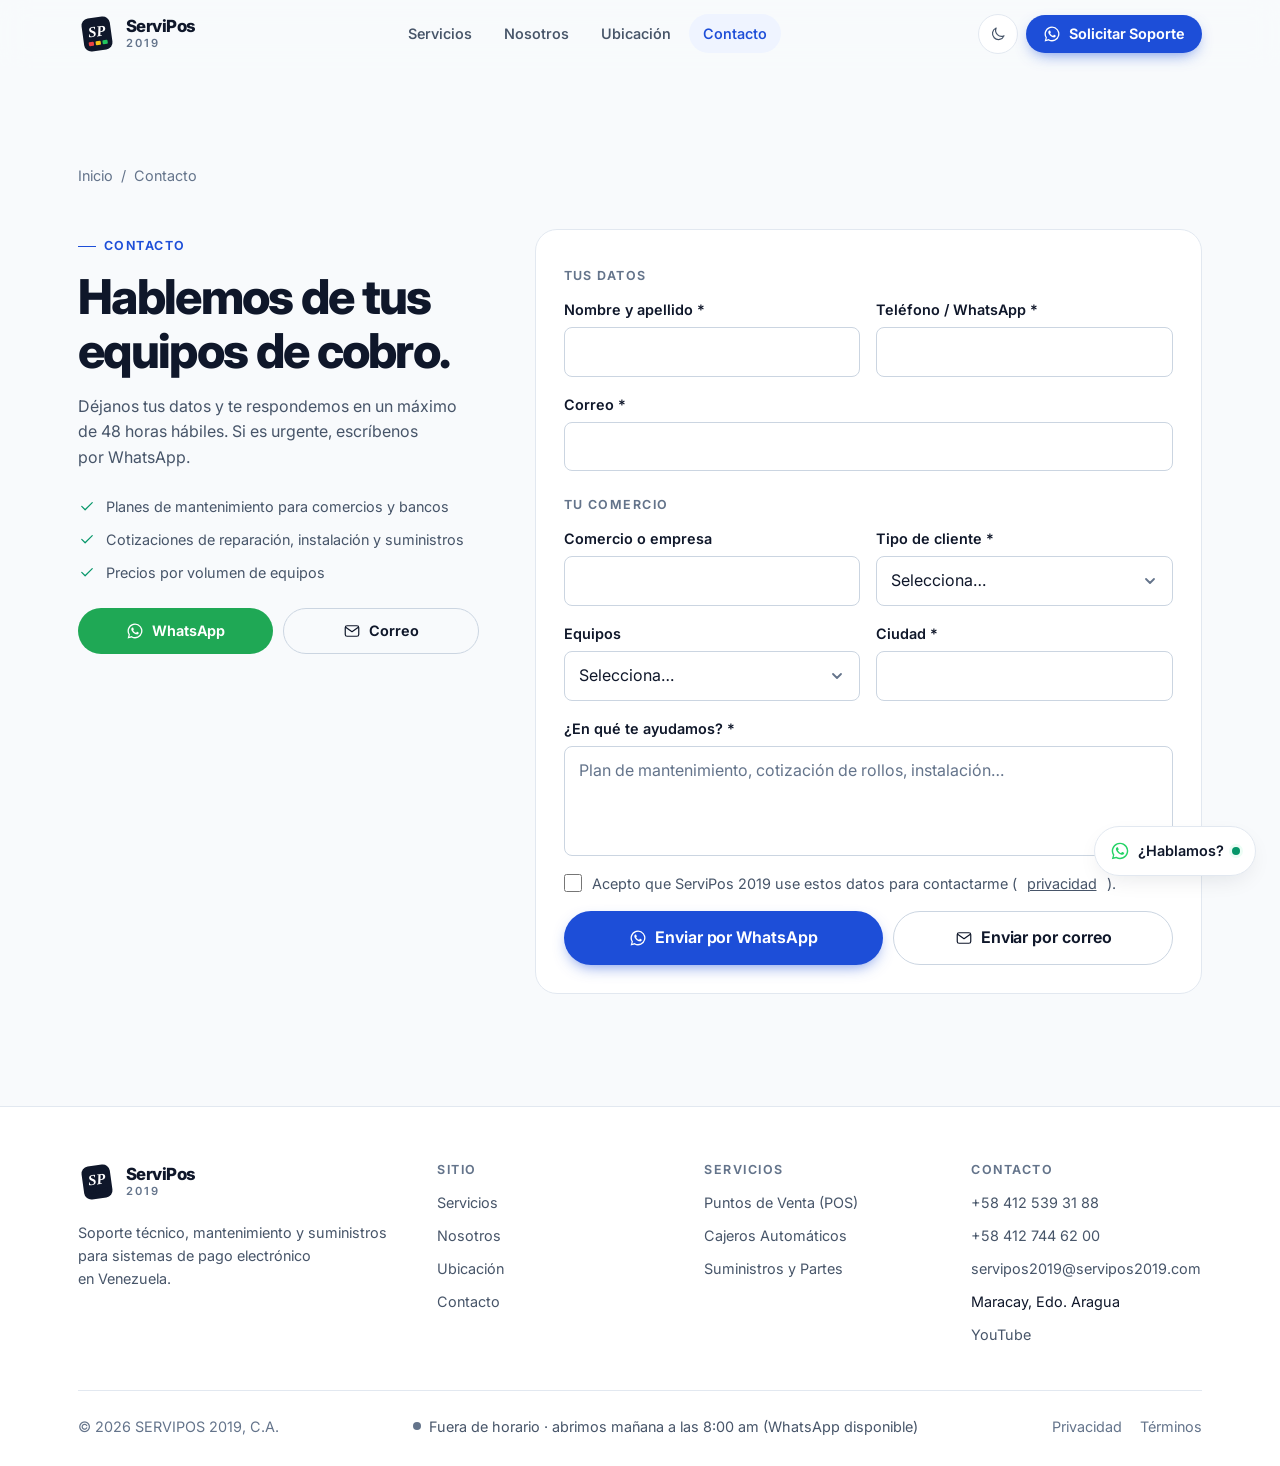
==== contacto.html @ ffe1187d "ServiPos V1.0" ====
<!doctype html>
<html lang="es" class="no-js">
<head>
  <meta charset="utf-8">
  <meta name="viewport" content="width=device-width, initial-scale=1">
  <title>Contacto · ServiPos 2019</title>
  <meta name="description" content="Contacta a ServiPos 2019 para soporte técnico, planes de mantenimiento o cotizaciones de Puntos de Venta, Cajeros Automáticos y suministros.">
  <meta name="theme-color" content="#f8fafc">
  <link rel="icon" href="assets/img/favicon.svg" type="image/svg+xml">

  <!-- Tema antes de pintar (evita parpadeo). Ver components/theme.js -->
  <script>
    (function () {
      var t; try { t = localStorage.getItem("sp-theme"); } catch (e) {}
      if (!t) t = matchMedia("(prefers-color-scheme: dark)").matches ? "dark" : "light";
      document.documentElement.setAttribute("data-theme", t);
    })();
  </script>

  <link rel="preconnect" href="https://fonts.googleapis.com">
  <link rel="preconnect" href="https://fonts.gstatic.com" crossorigin>
  <link href="https://fonts.googleapis.com/css2?family=Inter:wght@400;500;600;700;800;900&display=swap" rel="stylesheet">

  <link rel="stylesheet" href="assets/css/base.css">
  <link rel="stylesheet" href="assets/css/layout.css">
  <link rel="stylesheet" href="assets/css/components.css">
  <link rel="stylesheet" href="assets/css/sections.css">
</head>

<body data-page="contact">
  <div data-mount="header"></div>

  <main id="main">
    <section class="page-hero" style="padding-bottom:0">
      <div class="container">
        <nav class="breadcrumb" aria-label="Ruta"><a href="index.html">Inicio</a><span>/</span><span>Contacto</span></nav>
      </div>
    </section>

    <section class="section" style="padding-top:24px">
      <div class="container contact-page">

        <!-- ===== Columna informativa ===== -->
        <aside class="contact-page__aside">
          <span class="eyebrow">Contacto</span>
          <h1 style="font-size:clamp(2rem,1.4rem + 2.4vw,3rem)">Hablemos de tus equipos de cobro.</h1>
          <p style="margin-top:16px">Déjanos tus datos y te respondemos en un máximo de 48 horas hábiles. Si es urgente, escríbenos por WhatsApp.</p>
          <ul class="check-list" style="margin-top:24px">
            <li><span data-icon="check"></span>Planes de mantenimiento para comercios y bancos</li>
            <li><span data-icon="check"></span>Cotizaciones de reparación, instalación y suministros</li>
            <li><span data-icon="check"></span>Precios por volumen de equipos</li>
          </ul>
          <div class="contact-actions">
            <a class="btn btn--whatsapp" data-wa href="#" target="_blank" rel="noopener"><span data-icon="whatsapp"></span>WhatsApp</a>
            <a class="btn btn--outline" data-mail href="#"><span data-icon="mail"></span>Correo</a>
          </div>
        </aside>

        <!-- ===== Formulario (components/contact.js) ===== -->
        <form class="card form-grid form-grid--2" data-contact-form data-title="Contacto" novalidate>
          <p class="form-section-title span-2">Tus datos</p>
          <div class="field"><label for="c-nombre">Nombre y apellido *</label><input class="input" id="c-nombre" name="nombre" autocomplete="name" required><span class="error-msg">Campo obligatorio</span></div>
          <div class="field"><label for="c-telefono">Teléfono / WhatsApp *</label><input class="input" id="c-telefono" name="telefono" type="tel" autocomplete="tel" required><span class="error-msg">Campo obligatorio</span></div>
          <div class="field span-2"><label for="c-correo">Correo *</label><input class="input" id="c-correo" name="correo" type="email" autocomplete="email" required><span class="error-msg">Correo no válido</span></div>

          <p class="form-section-title span-2">Tu comercio</p>
          <div class="field"><label for="c-empresa">Comercio o empresa</label><input class="input" id="c-empresa" name="empresa" autocomplete="organization"></div>
          <div class="field"><label for="c-tipo">Tipo de cliente *</label>
            <select class="select" id="c-tipo" name="tipo_cliente" required>
              <option value="">Selecciona…</option><option>Comercio</option><option>Cadena / franquicia</option><option>Entidad bancaria</option><option>Particular</option>
            </select><span class="error-msg">Selecciona una opción</span></div>
          <div class="field"><label for="c-equipos">Equipos</label>
            <select class="select" id="c-equipos" name="equipos">
              <option value="">Selecciona…</option><option>Puntos de venta</option><option>Cajeros automáticos</option><option>Ambos</option><option>Solo suministros</option>
            </select></div>
          <div class="field"><label for="c-ciudad">Ciudad *</label><input class="input" id="c-ciudad" name="ciudad" autocomplete="address-level2" required><span class="error-msg">Indica la ciudad</span></div>
          <div class="field span-2"><label for="c-mensaje">¿En qué te ayudamos? *</label><textarea class="textarea" id="c-mensaje" name="mensaje" placeholder="Plan de mantenimiento, cotización de rollos, instalación…" required></textarea><span class="error-msg">Cuéntanos brevemente qué necesitas</span></div>

          <label class="checkbox span-2"><input type="checkbox" name="acepta" required> Acepto que ServiPos 2019 use estos datos para contactarme (<a href="#" data-legal="privacidad" style="text-decoration:underline">privacidad</a>).</label>
          <div class="span-2" style="display:flex;flex-wrap:wrap;gap:10px">
            <button class="btn btn--primary btn--lg" type="submit" data-channel="whatsapp" style="flex:1 1 220px"><span data-icon="whatsapp"></span>Enviar por WhatsApp</button>
            <button class="btn btn--outline btn--lg" type="submit" data-channel="email" style="flex:1 1 180px"><span data-icon="mail"></span>Enviar por correo</button>
          </div>
        </form>

      </div>
    </section>
  </main>

  <div data-mount="footer"></div>

  <script defer src="assets/js/config.js"></script>
  <script defer src="assets/js/utils.js"></script>
  <script defer src="assets/js/data/services.js"></script>
  <script defer src="assets/js/components/layout.js"></script>
  <script defer src="assets/js/components/theme.js"></script>
  <script defer src="assets/js/components/nav.js"></script>
  <script defer src="assets/js/components/modal.js"></script>
  <script defer src="assets/js/components/status.js"></script>
  <script defer src="assets/js/components/contact.js"></script>
  <script defer src="assets/js/components/hydrate.js"></script>
  <script defer src="assets/js/main.js"></script>
</body>
</html>
---- assets/css/base.css ----
/* ==========================================================================
   base.css · tokens de diseño, reset y tipografía
   --------------------------------------------------------------------------
   Todo el color del sitio sale de estas variables. Para cambiar la marca
   basta con editar el bloque :root (claro) y el bloque de tema oscuro.
   El tema se controla con el atributo data-theme en <html>
   (lo fija assets/js/components/theme.js; ver también el script inline del <head>).
   ========================================================================== */

/* ---------- 1. Tokens · tema claro ---------- */
:root {
  /* Superficies */
  --bg: #f8fafc;              /* blanco roto de fondo */
  --surface: #ffffff;         /* tarjetas y bloques */
  --surface-2: #f1f5f9;       /* bloques secundarios, inputs */
  --border: #e2e8f0;          /* bordes finos (ghost cards) */
  --border-strong: #cbd5e1;

  /* Texto */
  --text: #0f172a;
  --text-muted: #475569;
  --text-soft: #64748b;

  /* Marca: azul cobalto + verde esmeralda "operativo" */
  --primary: #1d4ed8;
  --primary-hover: #1e40af;
  --primary-soft: #eff4ff;
  --on-primary: #ffffff;
  --accent: #059669;
  --accent-soft: #ecfdf5;
  --danger: #dc2626;
  --warning: #d97706;

  /* Sombras */
  --shadow-sm: 0 1px 2px rgb(15 23 42 / 0.05);
  --shadow-md: 0 8px 24px -8px rgb(15 23 42 / 0.12);
  --shadow-lg: 0 24px 48px -16px rgb(15 23 42 / 0.18);

  /* Forma y ritmo */
  --radius-sm: 8px;
  --radius: 14px;
  --radius-lg: 22px;
  --radius-pill: 999px;
  --container: 1180px;
  --gutter: 16px;
  --header-h: 68px;
  --section-y: clamp(64px, 9vw, 112px);

  /* Tipografía */
  --font: "Inter", system-ui, -apple-system, "Segoe UI", Roboto, sans-serif;
  --fs-xs: 0.78rem;
  --fs-sm: 0.9rem;
  --fs-base: 1rem;
  --fs-lg: 1.125rem;
  --fs-h3: 1.2rem;
  --fs-h2: clamp(1.75rem, 1.2rem + 2.2vw, 2.6rem);
  --fs-h1: clamp(2.1rem, 1.3rem + 3.6vw, 3.7rem);

  --ease: cubic-bezier(0.2, 0.7, 0.2, 1);
  --map-filter: grayscale(1) contrast(1.05) brightness(1.02);
  --logo-plate: #0f172a;

  color-scheme: light;
}

/* ---------- 2. Tokens · tema oscuro ---------- */
:root[data-theme="dark"] {
  --bg: #0a0f1c;
  --surface: #111827;
  --surface-2: #172033;
  --border: #1f2a3d;
  --border-strong: #2c3a52;

  --text: #e8edf5;
  --text-muted: #a3b0c4;
  --text-soft: #7d8ba1;

  --primary: #4f7cff;
  --primary-hover: #6b91ff;
  --primary-soft: #16213d;
  --on-primary: #ffffff;
  --accent: #34d399;
  --accent-soft: #0f2a24;

  --shadow-sm: 0 1px 2px rgb(0 0 0 / 0.4);
  --shadow-md: 0 8px 24px -8px rgb(0 0 0 / 0.55);
  --shadow-lg: 0 24px 48px -16px rgb(0 0 0 / 0.7);

  --map-filter: invert(0.92) hue-rotate(180deg) grayscale(0.85) contrast(0.95);
  --logo-plate: #2a3a5c;

  color-scheme: dark;
}

/* ---------- 3. Reset mínimo ---------- */
*, *::before, *::after { box-sizing: border-box; }
* { margin: 0; }
html { scroll-behavior: smooth; scroll-padding-top: calc(var(--header-h) + 12px); -webkit-text-size-adjust: 100%; }
body {
  font-family: var(--font);
  font-size: var(--fs-base);
  line-height: 1.6;
  color: var(--text);
  background: var(--bg);
  -webkit-font-smoothing: antialiased;
  transition: background-color .3s var(--ease), color .3s var(--ease);
  overflow-x: hidden;
}
img, svg, video, iframe { display: block; max-width: 100%; }
img { height: auto; }
input, button, textarea, select { font: inherit; color: inherit; }
button { cursor: pointer; background: none; border: 0; }
a { color: inherit; text-decoration: none; }
ul[role="list"], ol[role="list"] { list-style: none; padding: 0; }

/* ---------- 4. Tipografía ---------- */
h1, h2, h3, h4 { line-height: 1.12; letter-spacing: -0.025em; font-weight: 800; color: var(--text); text-wrap: balance; }
h1 { font-size: var(--fs-h1); letter-spacing: -0.035em; }
h2 { font-size: var(--fs-h2); }
h3 { font-size: var(--fs-h3); font-weight: 700; letter-spacing: -0.015em; }
p { color: var(--text-muted); text-wrap: pretty; }
strong { color: var(--text); font-weight: 650; }

/* ---------- 5. Accesibilidad ---------- */
:focus-visible { outline: 2px solid var(--primary); outline-offset: 3px; border-radius: 6px; }
.sr-only {
  position: absolute; width: 1px; height: 1px; padding: 0; margin: -1px;
  overflow: hidden; clip: rect(0 0 0 0); white-space: nowrap; border: 0;
}
.skip-link {
  position: fixed; top: 8px; left: 8px; z-index: 200; padding: 10px 16px;
  background: var(--primary); color: var(--on-primary); border-radius: var(--radius-sm);
  transform: translateY(-150%); transition: transform .2s;
}
.skip-link:focus { transform: none; }

@media (prefers-reduced-motion: reduce) {
  html { scroll-behavior: auto; }
  *, *::before, *::after { animation-duration: .01ms !important; transition-duration: .01ms !important; }
}
---- assets/css/layout.css ----
/* ==========================================================================
   layout.css · estructura global compartida por todas las páginas
   --------------------------------------------------------------------------
   Contenedor, secciones, header fijo, menú móvil, footer y contacto flotante.
   El HTML de header/footer lo genera assets/js/components/layout.js.
   Mobile-first: los estilos base son para móvil; los @media amplían.
   ========================================================================== */

/* ---------- Contenedor y secciones ---------- */
.container { width: 100%; max-width: var(--container); margin-inline: auto; padding-inline: var(--gutter); }
@media (min-width: 768px) { :root { --gutter: 28px; } }

.section { padding-block: var(--section-y); }
.section--alt { background: var(--surface); border-block: 1px solid var(--border); }

.section-head { max-width: 680px; margin-bottom: clamp(32px, 5vw, 56px); }
.section-head--center { margin-inline: auto; text-align: center; }
.section-head p { margin-top: 14px; font-size: var(--fs-lg); }

.eyebrow {
  display: inline-flex; align-items: center; gap: 8px; margin-bottom: 14px;
  font-size: var(--fs-xs); font-weight: 650; letter-spacing: .12em; text-transform: uppercase;
  color: var(--primary);
}
.eyebrow::before { content: ""; width: 18px; height: 1.5px; background: currentColor; }

/* ---------- Header fijo ---------- */
.site-header {
  position: sticky; top: 0; z-index: 50; height: var(--header-h);
  background: color-mix(in srgb, var(--bg) 82%, transparent);
  backdrop-filter: saturate(1.6) blur(14px); -webkit-backdrop-filter: saturate(1.6) blur(14px);
  border-bottom: 1px solid transparent;
  transition: border-color .25s, box-shadow .25s;
}
.site-header.is-scrolled { border-bottom-color: var(--border); box-shadow: var(--shadow-sm); }
.site-header .container { height: 100%; display: flex; align-items: center; gap: 16px; }

.brand { display: inline-flex; align-items: center; gap: 10px; flex-shrink: 0; }
.brand__mark { width: 38px; height: 38px; }
.brand__name { display: flex; flex-direction: column; line-height: 1; font-weight: 800; letter-spacing: -0.03em; font-size: 1.05rem; color: var(--text); }
.brand__name small { font-size: .7rem; font-weight: 600; letter-spacing: .18em; color: var(--text-soft); margin-top: 3px; }

.nav { display: none; margin-inline: auto; }
.nav__list { display: flex; gap: 4px; list-style: none; padding: 0; }
.nav__link {
  display: block; padding: 8px 14px; border-radius: var(--radius-pill);
  font-size: var(--fs-sm); font-weight: 550; color: var(--text-muted);
  transition: color .2s, background-color .2s;
}
.nav__link:hover { color: var(--text); background: var(--surface-2); }
.nav__link.is-active { color: var(--primary); background: var(--primary-soft); }

.header-actions { display: flex; align-items: center; gap: 8px; margin-left: auto; }
.header-actions .btn--header { display: none; }

.icon-btn {
  display: inline-grid; place-items: center; width: 40px; height: 40px; flex-shrink: 0;
  border-radius: var(--radius-pill); border: 1px solid var(--border); background: var(--surface);
  color: var(--text-muted); transition: color .2s, border-color .2s, transform .2s;
}
.icon-btn:hover { color: var(--text); border-color: var(--border-strong); }
.icon-btn svg { width: 18px; height: 18px; }

/* Botón de tema: muestra luna en claro y sol en oscuro */
.theme-toggle .icon-sun { display: none; }
:root[data-theme="dark"] .theme-toggle .icon-sun { display: block; }
:root[data-theme="dark"] .theme-toggle .icon-moon { display: none; }

/* ---------- Menú móvil ---------- */
.mobile-menu {
  position: fixed; inset: var(--header-h) 0 auto 0; z-index: 49;
  background: var(--bg); border-bottom: 1px solid var(--border); box-shadow: var(--shadow-lg);
  padding: 12px var(--gutter) 24px;
  transform: translateY(-8px); opacity: 0; visibility: hidden;
  transition: opacity .2s, transform .25s var(--ease), visibility .2s;
}
.mobile-menu.is-open { transform: none; opacity: 1; visibility: visible; }
.mobile-menu ul { list-style: none; padding: 0; display: grid; gap: 2px; margin-bottom: 16px; }
.mobile-menu a:not(.btn) { display: block; padding: 14px 4px; font-weight: 600; border-bottom: 1px solid var(--border); }
.mobile-menu .btn { width: 100%; }

@media (min-width: 960px) {
  .nav { display: block; }
  .header-actions { margin-left: 0; }
  .header-actions .btn--header { display: inline-flex; }
  .menu-toggle, .mobile-menu { display: none; }
}

/* ---------- Footer ---------- */
.site-footer { background: var(--surface); border-top: 1px solid var(--border); padding-block: 56px 28px; font-size: var(--fs-sm); }
.footer-grid { display: grid; gap: 36px; }
.footer-brand { color: var(--text); }
.footer-brand p { margin-top: 14px; max-width: 320px; }
.footer-col h4 { font-size: var(--fs-xs); text-transform: uppercase; letter-spacing: .12em; color: var(--text-soft); font-weight: 650; margin-bottom: 14px; }
.footer-col ul { list-style: none; padding: 0; display: grid; gap: 10px; }
.footer-col a { color: var(--text-muted); transition: color .2s; }
.footer-col a:hover { color: var(--primary); }
.footer-bottom {
  display: flex; flex-wrap: wrap; gap: 12px 24px; justify-content: space-between; align-items: center;
  margin-top: 44px; padding-top: 24px; border-top: 1px solid var(--border); color: var(--text-soft);
}
.footer-legal { display: flex; gap: 18px; flex-wrap: wrap; }
.footer-legal a:hover { color: var(--text); }

@media (min-width: 768px) { .footer-grid { grid-template-columns: 1.4fr 1fr 1fr 1fr; } }

/* ---------- Contacto flotante (discreto) ---------- */
.fab { position: fixed; right: 16px; bottom: 16px; z-index: 60; display: flex; flex-direction: column; align-items: flex-end; gap: 10px; }
.fab__toggle {
  display: inline-flex; align-items: center; gap: 8px; height: 50px; padding: 0 15px;
  border-radius: var(--radius-pill); background: var(--surface); color: var(--text);
  border: 1px solid var(--border); box-shadow: var(--shadow-md); font-weight: 600; font-size: var(--fs-sm);
  transition: transform .2s var(--ease), box-shadow .2s;
}
.fab__toggle:hover { transform: translateY(-2px); box-shadow: var(--shadow-lg); }
.fab__toggle svg { width: 20px; height: 20px; color: #25d366; }
.fab__toggle .fab__label { display: none; }
.fab__dot { width: 8px; height: 8px; border-radius: 50%; background: var(--accent); box-shadow: 0 0 0 3px var(--accent-soft); }
.fab__menu {
  display: grid; gap: 6px; padding: 8px; min-width: 220px;
  background: var(--surface); border: 1px solid var(--border); border-radius: var(--radius); box-shadow: var(--shadow-lg);
  transform-origin: bottom right; transform: scale(.94) translateY(6px); opacity: 0; visibility: hidden;
  transition: transform .2s var(--ease), opacity .2s, visibility .2s;
}
.fab.is-open .fab__menu { transform: none; opacity: 1; visibility: visible; }
.fab__menu a { display: flex; align-items: center; gap: 12px; padding: 10px 12px; border-radius: var(--radius-sm); font-size: var(--fs-sm); font-weight: 550; }
.fab__menu a:hover { background: var(--surface-2); }
.fab__menu a small { display: block; color: var(--text-soft); font-weight: 400; font-size: var(--fs-xs); }
.fab__menu svg { width: 20px; height: 20px; flex-shrink: 0; }
@media (min-width: 768px) { .fab { right: 24px; bottom: 24px; } .fab__toggle .fab__label { display: inline; } }
---- assets/css/components.css ----
/* ==========================================================================
   components.css · piezas reutilizables (independientes de la sección)
   --------------------------------------------------------------------------
   Botones · Ghost cards · Chips/opciones · Formularios · Modal · Toast
   · Indicador de estado · Animación de aparición (reveal)
   ========================================================================== */

/* ---------- Botones ---------- */
.btn {
  display: inline-flex; align-items: center; justify-content: center; gap: 8px;
  min-height: 46px; padding: 0 22px; border-radius: var(--radius-pill);
  font-size: var(--fs-sm); font-weight: 650; letter-spacing: -0.005em; white-space: nowrap;
  border: 1px solid transparent;
  transition: background-color .2s, color .2s, border-color .2s, transform .2s var(--ease), box-shadow .2s;
}
.btn svg { width: 18px; height: 18px; flex-shrink: 0; }
.btn:active { transform: translateY(1px); }
.btn:disabled { opacity: .45; pointer-events: none; }

.btn--primary { background: var(--primary); color: var(--on-primary); box-shadow: 0 6px 16px -6px color-mix(in srgb, var(--primary) 70%, transparent); }
.btn--primary:hover { background: var(--primary-hover); transform: translateY(-1px); }
.btn--outline { border-color: var(--border-strong); color: var(--text); background: transparent; }
.btn--outline:hover { border-color: var(--text); }
.btn--ghost { color: var(--text-muted); padding-inline: 12px; }
.btn--ghost:hover { color: var(--text); background: var(--surface-2); }
.btn--whatsapp { background: #1fa855; color: #fff; }
.btn--whatsapp:hover { background: #178a45; }
.btn--sm { min-height: 38px; padding: 0 16px; }
.btn--lg { min-height: 54px; padding: 0 28px; font-size: var(--fs-base); }
.btn--block { width: 100%; }

.link-arrow { display: inline-flex; align-items: center; gap: 6px; font-weight: 650; font-size: var(--fs-sm); color: var(--primary); }
.link-arrow svg { width: 16px; height: 16px; transition: transform .2s var(--ease); }
.link-arrow:hover svg { transform: translateX(3px); }

/* ---------- Ghost card (borde fino + sombra al hover) ---------- */
.card {
  position: relative; background: var(--surface); border: 1px solid var(--border); border-radius: var(--radius-lg);
  padding: 28px; transition: border-color .25s, box-shadow .3s var(--ease), transform .3s var(--ease);
}
.card--interactive:hover { border-color: var(--border-strong); box-shadow: var(--shadow-lg); transform: translateY(-4px); }

.icon-badge {
  display: inline-grid; place-items: center; width: 52px; height: 52px; border-radius: var(--radius);
  background: var(--primary-soft); color: var(--primary);
}
.icon-badge svg { width: 26px; height: 26px; }
.icon-badge--accent { background: var(--accent-soft); color: var(--accent); }

/* Lista con check */
.check-list { list-style: none; padding: 0; display: grid; gap: 10px; }
.check-list li { display: flex; gap: 10px; align-items: flex-start; color: var(--text-muted); font-size: var(--fs-sm); }
.check-list svg { width: 18px; height: 18px; color: var(--accent); flex-shrink: 0; margin-top: 2px; }

/* Etiquetas */
.tag {
  display: inline-flex; align-items: center; gap: 6px; padding: 4px 10px; border-radius: var(--radius-pill);
  font-size: var(--fs-xs); font-weight: 600; background: var(--surface-2); color: var(--text-muted); border: 1px solid var(--border);
}
.tag--primary { background: var(--primary-soft); color: var(--primary); border-color: transparent; }

/* ---------- Opciones seleccionables (chips grandes) ---------- */
.option-grid { display: grid; gap: 10px; }
@media (min-width: 640px) { .option-grid--3 { grid-template-columns: repeat(3, 1fr); } .option-grid--2 { grid-template-columns: repeat(2, 1fr); } }
.option {
  display: flex; align-items: center; gap: 12px; width: 100%; padding: 14px 16px; text-align: left;
  background: var(--surface); border: 1px solid var(--border); border-radius: var(--radius);
  font-weight: 600; font-size: var(--fs-sm); color: var(--text);
  transition: border-color .2s, background-color .2s, box-shadow .2s;
}
.option:hover { border-color: var(--border-strong); }
.option svg { width: 22px; height: 22px; color: var(--text-soft); flex-shrink: 0; }
.option[aria-pressed="true"], .option[aria-checked="true"] {
  border-color: var(--primary); background: var(--primary-soft); box-shadow: 0 0 0 3px color-mix(in srgb, var(--primary) 18%, transparent);
}
.option[aria-pressed="true"] svg, .option[aria-checked="true"] svg { color: var(--primary); }

/* ---------- Formularios ---------- */
.form-grid { display: grid; gap: 16px; }
@media (min-width: 640px) { .form-grid--2 { grid-template-columns: 1fr 1fr; } .form-grid .span-2 { grid-column: 1 / -1; } }
.field { display: grid; gap: 6px; }
.field label, .field .label { font-size: var(--fs-sm); font-weight: 600; color: var(--text); }
.field .hint { font-size: var(--fs-xs); color: var(--text-soft); }
.input, .select, .textarea {
  width: 100%; min-height: 46px; padding: 11px 14px; border-radius: var(--radius-sm);
  background: var(--surface); border: 1px solid var(--border-strong); color: var(--text);
  transition: border-color .2s, box-shadow .2s;
}
.textarea { min-height: 110px; resize: vertical; }
.select { appearance: none; padding-right: 40px; background-image: url("data:image/svg+xml,%3Csvg xmlns='http://www.w3.org/2000/svg' width='16' height='16' fill='none' stroke='%2364748b' stroke-width='1.8' stroke-linecap='round' stroke-linejoin='round'%3E%3Cpath d='m4 6 4 4 4-4'/%3E%3C/svg%3E"); background-repeat: no-repeat; background-position: right 14px center; }
.input::placeholder, .textarea::placeholder { color: var(--text-soft); }
.input:focus, .select:focus, .textarea:focus { outline: none; border-color: var(--primary); box-shadow: 0 0 0 3px color-mix(in srgb, var(--primary) 20%, transparent); }
.field.has-error .input, .field.has-error .select, .field.has-error .textarea { border-color: var(--danger); }
.field .error-msg { display: none; font-size: var(--fs-xs); color: var(--danger); }
.field.has-error .error-msg { display: block; }
.checkbox { display: flex; gap: 10px; align-items: flex-start; font-size: var(--fs-sm); color: var(--text-muted); }
.checkbox.has-error { color: var(--danger); }
.checkbox input { width: 18px; height: 18px; margin-top: 2px; accent-color: var(--primary); flex-shrink: 0; }

/* ---------- Modal ---------- */
.modal { position: fixed; inset: 0; z-index: 100; display: grid; place-items: end center; padding: 0; }
.modal[hidden] { display: none; }
.modal__backdrop { position: absolute; inset: 0; background: rgb(2 6 23 / .55); backdrop-filter: blur(3px); animation: fade .2s; }
.modal__dialog {
  position: relative; width: 100%; max-width: 620px; max-height: 92vh; overflow-y: auto;
  background: var(--surface); border: 1px solid var(--border); border-radius: var(--radius-lg) var(--radius-lg) 0 0;
  padding: 28px var(--gutter) 24px; box-shadow: var(--shadow-lg); animation: rise .3s var(--ease);
}
.modal__close { position: absolute; top: 16px; right: 16px; }
@media (min-width: 640px) {
  .modal { place-items: center; padding: 24px; }
  .modal__dialog { border-radius: var(--radius-lg); padding: 36px; }
}
@keyframes fade { from { opacity: 0; } }
@keyframes rise { from { opacity: 0; transform: translateY(24px); } }

/* ---------- Toast ---------- */
.toast {
  position: fixed; left: 50%; bottom: 84px; z-index: 120; transform: translate(-50%, 20px); opacity: 0;
  display: flex; align-items: center; gap: 10px; max-width: calc(100% - 32px);
  padding: 12px 18px; border-radius: var(--radius-pill); background: var(--text); color: var(--bg);
  font-size: var(--fs-sm); font-weight: 550; box-shadow: var(--shadow-lg);
  transition: opacity .25s, transform .3s var(--ease); pointer-events: none;
}
.toast.is-visible { opacity: 1; transform: translate(-50%, 0); }
.toast svg { width: 18px; height: 18px; color: var(--accent); flex-shrink: 0; }

/* ---------- Indicador de estado (abierto / cerrado) ---------- */
.status { display: inline-flex; align-items: center; gap: 8px; font-size: var(--fs-sm); color: var(--text-muted); }
.status__dot { position: relative; width: 8px; height: 8px; border-radius: 50%; background: var(--text-soft); }
.status.is-open .status__dot { background: var(--accent); }
.status.is-open .status__dot::after {
  content: ""; position: absolute; inset: -4px; border-radius: 50%; border: 2px solid var(--accent); opacity: 0;
  animation: ping 2s var(--ease) infinite;
}
@keyframes ping { 0% { transform: scale(.5); opacity: .7; } 100% { transform: scale(1.6); opacity: 0; } }

/* ---------- Aparición al hacer scroll ---------- */
.reveal { opacity: 0; transform: translateY(18px); transition: opacity .7s var(--ease), transform .7s var(--ease); }
.reveal.is-visible { opacity: 1; transform: none; }
.no-js .reveal { opacity: 1; transform: none; }
---- assets/css/sections.css ----
/* ==========================================================================
   sections.css · estilos propios de cada sección
   --------------------------------------------------------------------------
   Un bloque por sección, en el mismo orden en que aparecen en las páginas.
   ========================================================================== */

/* ---------- Hero ---------- */
.hero { position: relative; overflow: hidden; padding-block: clamp(40px, 7vw, 96px) clamp(48px, 7vw, 88px); }
.hero::before { /* retícula sutil de fondo */
  content: ""; position: absolute; inset: 0; z-index: -1; pointer-events: none;
  background-image: linear-gradient(var(--border) 1px, transparent 1px), linear-gradient(90deg, var(--border) 1px, transparent 1px);
  background-size: 56px 56px; opacity: .45;
  mask-image: radial-gradient(ellipse 70% 60% at 70% 40%, #000 20%, transparent 75%);
  -webkit-mask-image: radial-gradient(ellipse 70% 60% at 70% 40%, #000 20%, transparent 75%);
}
.hero__grid { display: grid; gap: 40px; align-items: center; }
.hero__status { margin-bottom: 22px; padding: 6px 14px 6px 10px; border: 1px solid var(--border); border-radius: var(--radius-pill); background: var(--surface); }
.hero h1 span { color: var(--primary); }
.hero__lead { margin-top: 20px; font-size: clamp(1.02rem, .95rem + .4vw, 1.2rem); max-width: 560px; font-weight: 400; }
.hero__ctas { display: flex; flex-wrap: wrap; gap: 12px; margin-top: 32px; }
.hero__ctas .btn { flex: 1 1 200px; }
.hero__meta { display: flex; flex-wrap: wrap; gap: 8px 20px; margin-top: 28px; font-size: var(--fs-sm); color: var(--text-soft); }
.hero__meta span { display: inline-flex; align-items: center; gap: 6px; }
.hero__meta svg { width: 16px; height: 16px; color: var(--accent); }

.hero__visual { position: relative; max-width: 520px; margin-inline: auto; width: 100%; }
.hero__visual::before { /* plataforma neutra bajo el equipo */
  content: ""; position: absolute; inset: 12% 6% 4%; border-radius: 50%;
  background: radial-gradient(closest-side, color-mix(in srgb, var(--primary) 16%, transparent), transparent);
  filter: blur(10px);
}
.hero__visual img { position: relative; width: 100%; filter: drop-shadow(0 30px 40px rgb(15 23 42 / .22)); animation: float 7s ease-in-out infinite; }
.hero__chip {
  position: absolute; display: flex; align-items: center; gap: 10px; padding: 10px 14px;
  background: var(--surface); border: 1px solid var(--border); border-radius: var(--radius); box-shadow: var(--shadow-md);
  font-size: var(--fs-xs); font-weight: 600; color: var(--text);
}
.hero__chip small { display: block; font-weight: 400; color: var(--text-soft); }
.hero__chip .icon-badge { width: 34px; height: 34px; border-radius: 10px; }
.hero__chip .icon-badge svg { width: 18px; height: 18px; }
.hero__chip--a { left: 0; bottom: 14%; }
.hero__chip--b { right: 0; top: 10%; }
@keyframes float { 50% { transform: translateY(-10px); } }

@media (min-width: 960px) {
  .hero__grid { grid-template-columns: 1.1fr .9fr; gap: 56px; }
  .hero__ctas .btn { flex: 0 0 auto; }
  .hero__chip--a { left: -8%; }
}

/* ---------- Barra de confianza (métricas) ---------- */
.trust { background: var(--surface-2); border-block: 1px solid var(--border); padding-block: 36px; }
.trust__grid { display: grid; grid-template-columns: repeat(2, 1fr); gap: 28px 16px; }
.stat__value { font-size: clamp(2rem, 1.5rem + 2vw, 2.8rem); font-weight: 850; letter-spacing: -0.04em; line-height: 1; color: var(--text); font-variant-numeric: tabular-nums; }
.stat__label { margin-top: 8px; font-size: var(--fs-sm); color: var(--text-muted); max-width: 220px; }
@media (min-width: 768px) {
  .trust__grid { grid-template-columns: repeat(4, 1fr); }
  .stat + .stat { border-left: 1px solid var(--border); padding-left: 28px; }
}

/* ---------- Aliados (logos) ---------- */
.partners { padding-block: 40px; }
.partners__title { text-align: center; font-size: var(--fs-xs); text-transform: uppercase; letter-spacing: .14em; color: var(--text-soft); font-weight: 650; margin-bottom: 24px; }
.partners__track { display: grid; grid-template-columns: repeat(3, 1fr); gap: 10px; max-width: 980px; margin-inline: auto; }
.partner {
  display: grid; place-items: center; height: 68px; padding: 12px 16px;
  background: #fff; border: 1px solid var(--border); border-radius: var(--radius);
  filter: grayscale(1); opacity: .8; transition: filter .3s, opacity .3s;
}
.partner:hover { filter: none; opacity: 1; }
.partner img { max-width: 100%; max-height: 42px; width: auto; height: auto; mix-blend-mode: multiply; }
@media (min-width: 768px) { .partners__track { grid-template-columns: repeat(6, 1fr); gap: 12px; } .partner { height: 76px; } }

/* ---------- Servicios ---------- */
.services__grid { display: grid; gap: 18px; }
@media (min-width: 768px) { .services__grid { grid-template-columns: repeat(3, 1fr); } }
.service { display: flex; flex-direction: column; gap: 16px; text-align: left; width: 100%; color: inherit; }
.service__top { display: flex; justify-content: space-between; align-items: flex-start; }
.service__num { font-size: var(--fs-xs); font-weight: 650; color: var(--text-soft); font-variant-numeric: tabular-nums; }
.service p { font-size: var(--fs-sm); }
.service .check-list { margin-top: 4px; }
.service__foot { margin-top: auto; padding-top: 18px; border-top: 1px solid var(--border); display: flex; justify-content: space-between; align-items: center; }

/* Detalle del servicio (modal) */
.spec-head { display: flex; gap: 16px; align-items: center; margin-bottom: 18px; padding-right: 40px; }
.spec-block { margin-top: 22px; }
.spec-block h4 { font-size: var(--fs-xs); text-transform: uppercase; letter-spacing: .12em; color: var(--text-soft); margin-bottom: 12px; font-weight: 650; }
.spec-tags { display: flex; flex-wrap: wrap; gap: 8px; }
.spec-actions { display: flex; flex-wrap: wrap; gap: 10px; margin-top: 28px; }
.spec-actions .btn { flex: 1 1 200px; }

/* ---------- ¿Por qué nosotros? ---------- */
.why__grid { display: grid; gap: 40px; align-items: center; }
.why__list { display: grid; gap: 8px; margin-top: 28px; }
.why__item { display: flex; gap: 16px; padding: 18px; border-radius: var(--radius); transition: background-color .2s; }
.why__item:hover { background: var(--surface); }
.why__item h3 { font-size: var(--fs-base); margin-bottom: 4px; }
.why__item p { font-size: var(--fs-sm); }
.why__media { position: relative; border-radius: var(--radius-lg); overflow: hidden; aspect-ratio: 4 / 3.4; border: 1px solid var(--border); }
.why__media img { width: 100%; height: 100%; object-fit: cover; }
.why__badge {
  position: absolute; left: 16px; bottom: 16px; right: 16px; display: flex; align-items: center; gap: 12px;
  padding: 14px 16px; border-radius: var(--radius); background: color-mix(in srgb, var(--surface) 88%, transparent);
  backdrop-filter: blur(10px); -webkit-backdrop-filter: blur(10px); border: 1px solid var(--border); font-size: var(--fs-sm);
}
.why__badge strong { display: block; }
@media (min-width: 960px) { .why__grid { grid-template-columns: 1fr 1fr; gap: 72px; } }

/* ---------- Equipo ---------- */
.team__grid { display: grid; grid-template-columns: repeat(2, 1fr); gap: 14px; }
@media (min-width: 768px) { .team__grid { grid-template-columns: repeat(3, 1fr); gap: 20px; } }
@media (min-width: 1024px) { .team__grid { grid-template-columns: repeat(4, 1fr); } }
.member { padding: 0; overflow: hidden; display: flex; flex-direction: column; }
.member__photo { aspect-ratio: 1 / 1; overflow: hidden; background: var(--surface-2); }
.member__photo img { width: 100%; height: 100%; object-fit: cover; filter: grayscale(.25); transition: transform .5s var(--ease), filter .4s; }
.member:hover .member__photo img { transform: scale(1.04); filter: none; }
.member__body { padding: 14px 14px 16px; display: grid; gap: 4px; }
.member__name { font-size: .98rem; font-weight: 700; color: var(--text); letter-spacing: -0.01em; }
.member__role { font-size: var(--fs-xs); color: var(--text-muted); line-height: 1.4; }
.member__skill { margin-top: 6px; justify-self: start; }
@media (min-width: 768px) { .member__body { padding: 18px 20px 20px; } }
.team__more { margin-top: 32px; text-align: center; }

/* ---------- Diagnóstico rápido (stepper) ---------- */
.diag { display: grid; gap: 32px; }
@media (min-width: 960px) { .diag { grid-template-columns: .8fr 1.2fr; gap: 56px; align-items: start; } }
.diag__aside .check-list { margin-top: 24px; }
.diag__card { padding: 24px var(--gutter); }
@media (min-width: 640px) { .diag__card { padding: 36px; } }
.stepper { display: flex; gap: 6px; margin-bottom: 26px; }
.stepper__bar { flex: 1; height: 4px; border-radius: 4px; background: var(--border); overflow: hidden; }
.stepper__bar span { display: block; height: 100%; width: 0; background: var(--primary); transition: width .4s var(--ease); }
.stepper__bar.is-done span { width: 100%; }
.step { display: none; animation: rise .35s var(--ease); }
.step.is-active { display: block; }
.step__count { font-size: var(--fs-xs); font-weight: 650; color: var(--text-soft); letter-spacing: .08em; text-transform: uppercase; }
.step__title { font-size: 1.35rem; margin: 6px 0 20px; }
.step__nav { display: flex; justify-content: space-between; align-items: center; gap: 12px; margin-top: 26px; }
.summary { display: grid; gap: 0; border: 1px solid var(--border); border-radius: var(--radius); overflow: hidden; margin-bottom: 20px; }
.summary div { display: grid; grid-template-columns: 110px 1fr; gap: 12px; padding: 12px 16px; font-size: var(--fs-sm); }
.summary div + div { border-top: 1px solid var(--border); }
.summary dt { color: var(--text-soft); }
.summary dd { margin: 0; color: var(--text); font-weight: 550; word-break: break-word; }
.diag__alt { display: flex; flex-wrap: wrap; justify-content: center; gap: 4px 12px; margin-top: 14px; font-size: var(--fs-sm); color: var(--text-soft); }

/* ---------- Ubicación y contacto ---------- */
.location { display: grid; gap: 24px; }
@media (min-width: 960px) { .location { grid-template-columns: .85fr 1.15fr; gap: 32px; } }
.contact-list { list-style: none; padding: 0; display: grid; gap: 6px; margin-top: 28px; }
.contact-item { display: flex; gap: 14px; padding: 14px; border-radius: var(--radius); align-items: flex-start; transition: background-color .2s; }
a.contact-item:hover { background: var(--surface-2); }
.contact-item .icon-badge { width: 42px; height: 42px; border-radius: 12px; }
.contact-item .icon-badge svg { width: 20px; height: 20px; }
.contact-item strong { display: block; font-size: var(--fs-sm); }
.contact-item span { font-size: var(--fs-sm); color: var(--text-muted); }
.contact-actions { display: flex; flex-wrap: wrap; gap: 10px; margin-top: 24px; }
.contact-actions .btn { flex: 1 1 180px; }
.map { position: relative; min-height: 380px; border-radius: var(--radius-lg); overflow: hidden; border: 1px solid var(--border); background: var(--surface-2); }
.map iframe { position: absolute; inset: 0; width: 100%; height: 100%; border: 0; filter: var(--map-filter); }
.map__pin {
  position: absolute; left: 16px; top: 16px; display: flex; gap: 10px; align-items: center; padding: 10px 14px;
  background: var(--surface); border: 1px solid var(--border); border-radius: var(--radius); box-shadow: var(--shadow-md); font-size: var(--fs-xs);
}
.map__pin strong { display: block; font-size: var(--fs-sm); }

/* ---------- Banda CTA (contacto) ---------- */
.cta-band {
  position: relative; overflow: hidden; display: grid; gap: 24px; align-items: center;
  padding: clamp(28px, 5vw, 56px); border-radius: var(--radius-lg);
  background: var(--primary); color: var(--on-primary);
}
.cta-band::after {
  content: ""; position: absolute; right: -80px; top: -80px; width: 280px; height: 280px; border-radius: 50%;
  border: 44px solid rgb(255 255 255 / .08);
}
.cta-band h2 { color: inherit; }
.cta-band p { color: rgb(255 255 255 / .82); margin-top: 10px; max-width: 520px; }
.cta-band__actions { display: flex; flex-wrap: wrap; gap: 10px; position: relative; z-index: 1; }
.cta-band .btn--light { background: #fff; color: #0f172a; }
.cta-band .btn--light:hover { background: #e2e8f0; }
.cta-band .btn--line { border-color: rgb(255 255 255 / .4); color: #fff; }
.cta-band .btn--line:hover { border-color: #fff; }
@media (min-width: 960px) { .cta-band { grid-template-columns: 1fr auto; } }

/* ==========================================================================
   Páginas internas
   ========================================================================== */
.page-hero { padding-block: clamp(48px, 8vw, 96px) clamp(32px, 5vw, 56px); }
.page-hero p { margin-top: 16px; font-size: var(--fs-lg); max-width: 640px; }
.breadcrumb { display: flex; gap: 8px; font-size: var(--fs-sm); color: var(--text-soft); margin-bottom: 18px; }
.breadcrumb a:hover { color: var(--primary); }

/* Misión / fortaleza */
.pillars { display: grid; gap: 18px; }
@media (min-width: 768px) { .pillars { grid-template-columns: repeat(3, 1fr); } }
.pillars .card h3 { margin: 16px 0 8px; }
.pillars .card p { font-size: var(--fs-sm); }

/* Contacto */
.contact-page { display: grid; gap: 32px; }
@media (min-width: 960px) { .contact-page { grid-template-columns: .75fr 1.25fr; gap: 56px; align-items: start; } .contact-page__aside { position: sticky; top: calc(var(--header-h) + 24px); } }
.form-section-title { font-size: var(--fs-xs); text-transform: uppercase; letter-spacing: .12em; color: var(--text-soft); font-weight: 650; margin: 8px 0 -4px; }
.success-box { text-align: center; padding: 24px 8px; }
.success-box .icon-badge { width: 64px; height: 64px; border-radius: 50%; margin-bottom: 16px; }
.success-box .icon-badge svg { width: 30px; height: 30px; }
.success-box p { margin: 10px auto 22px; max-width: 420px; }
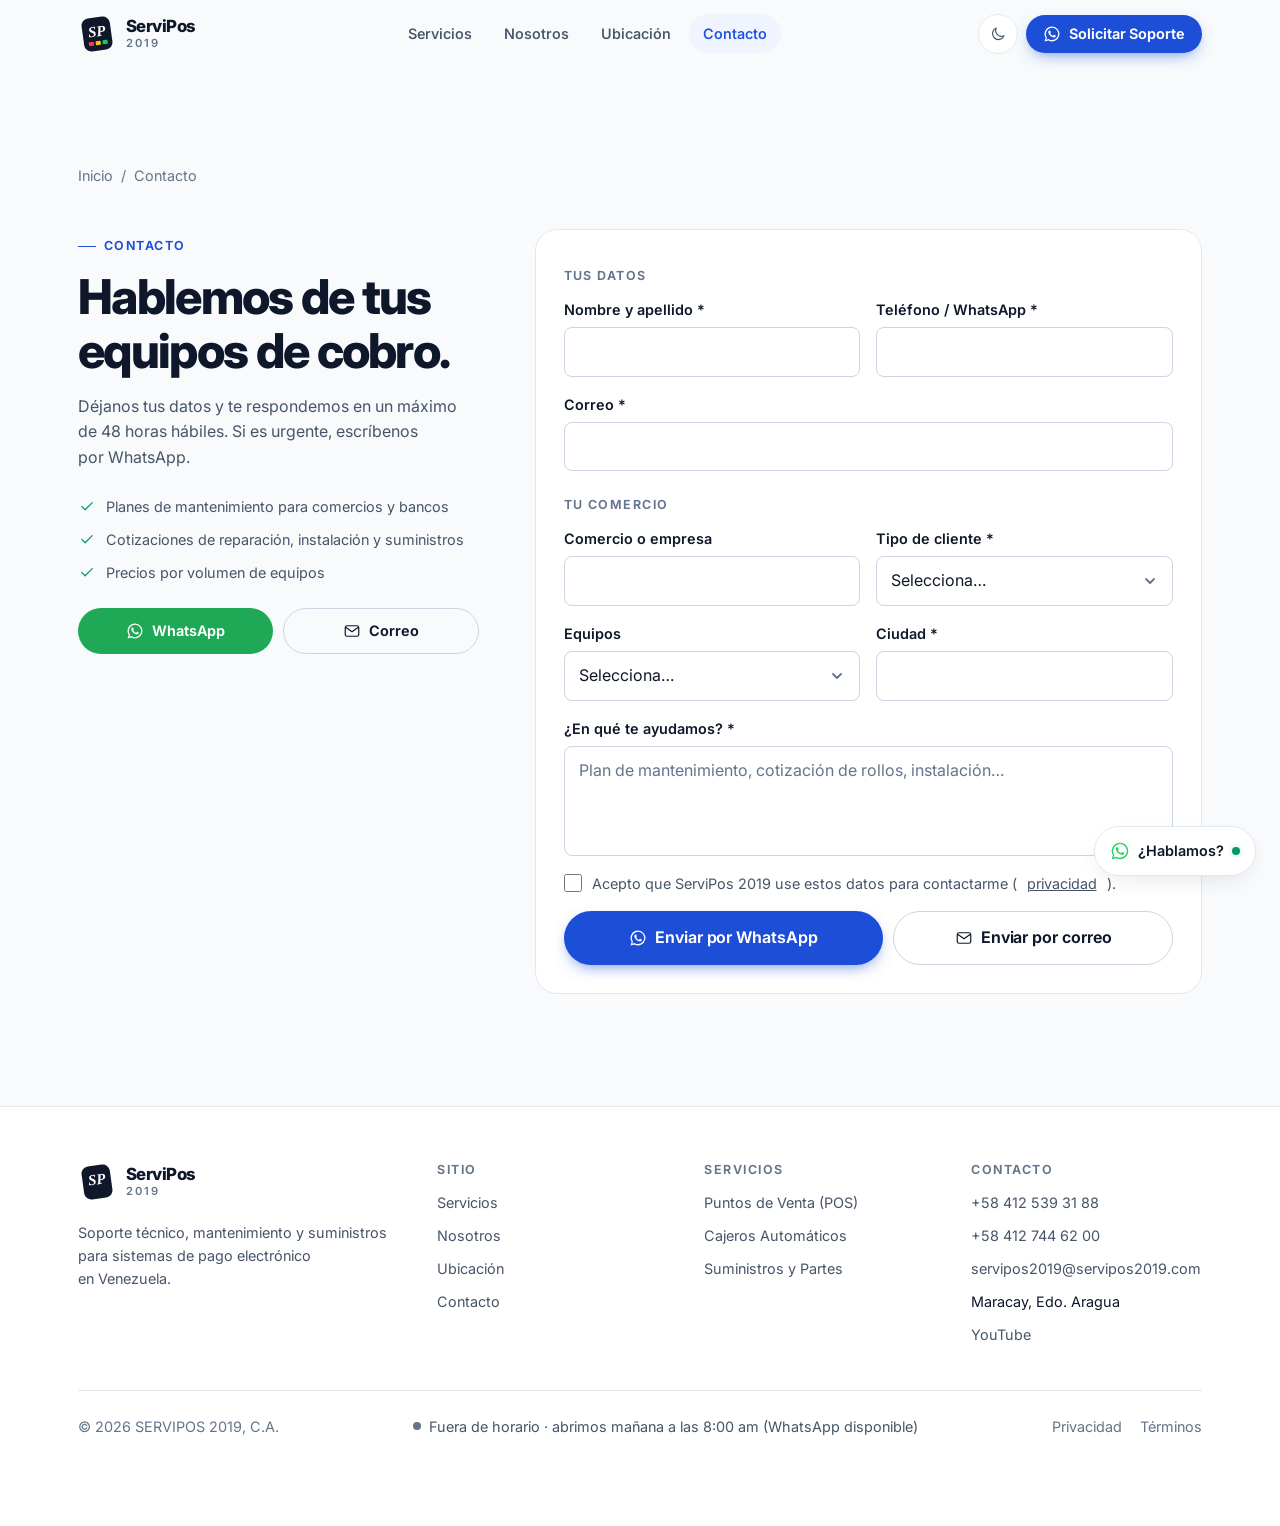
==== commit 921c753d: "Agregar contador de visitas en el footer - api/visitas.php: contador sin base de datos (JSON con blo" ====
--- a/contacto.html
+++ b/contacto.html
@@ -99,6 +99,7 @@
   <script defer src="assets/js/components/status.js"></script>
   <script defer src="assets/js/components/contact.js"></script>
   <script defer src="assets/js/components/hydrate.js"></script>
+  <script defer src="assets/js/components/visits.js"></script>
   <script defer src="assets/js/main.js"></script>
 </body>
 </html>
--- a/assets/css/layout.css
+++ b/assets/css/layout.css
@@ -87,7 +87,7 @@
 }
 
 /* ---------- Footer ---------- */
-.site-footer { background: var(--surface); border-top: 1px solid var(--border); padding-block: 56px 28px; font-size: var(--fs-sm); }
+.site-footer { background: var(--surface); border-top: 1px solid var(--border); padding-block: 56px 88px; font-size: var(--fs-sm); } /* 88px: espacio para el botón flotante */
 .footer-grid { display: grid; gap: 36px; }
 .footer-brand { color: var(--text); }
 .footer-brand p { margin-top: 14px; max-width: 320px; }
@@ -100,6 +100,15 @@
   margin-top: 44px; padding-top: 24px; border-top: 1px solid var(--border); color: var(--text-soft);
 }
 .footer-legal { display: flex; gap: 18px; flex-wrap: wrap; }
+
+/* Contador de visitas (components/visits.js) */
+.visits {
+  display: inline-flex; align-items: center; gap: 7px; padding: 4px 12px;
+  border: 1px solid var(--border); border-radius: var(--radius-pill);
+  font-size: var(--fs-xs); font-weight: 550; color: var(--text-muted); font-variant-numeric: tabular-nums;
+}
+.visits[hidden] { display: none; }
+.visits svg { width: 15px; height: 15px; color: var(--text-soft); }
 .footer-legal a:hover { color: var(--text); }
 
 @media (min-width: 768px) { .footer-grid { grid-template-columns: 1.4fr 1fr 1fr 1fr; } }
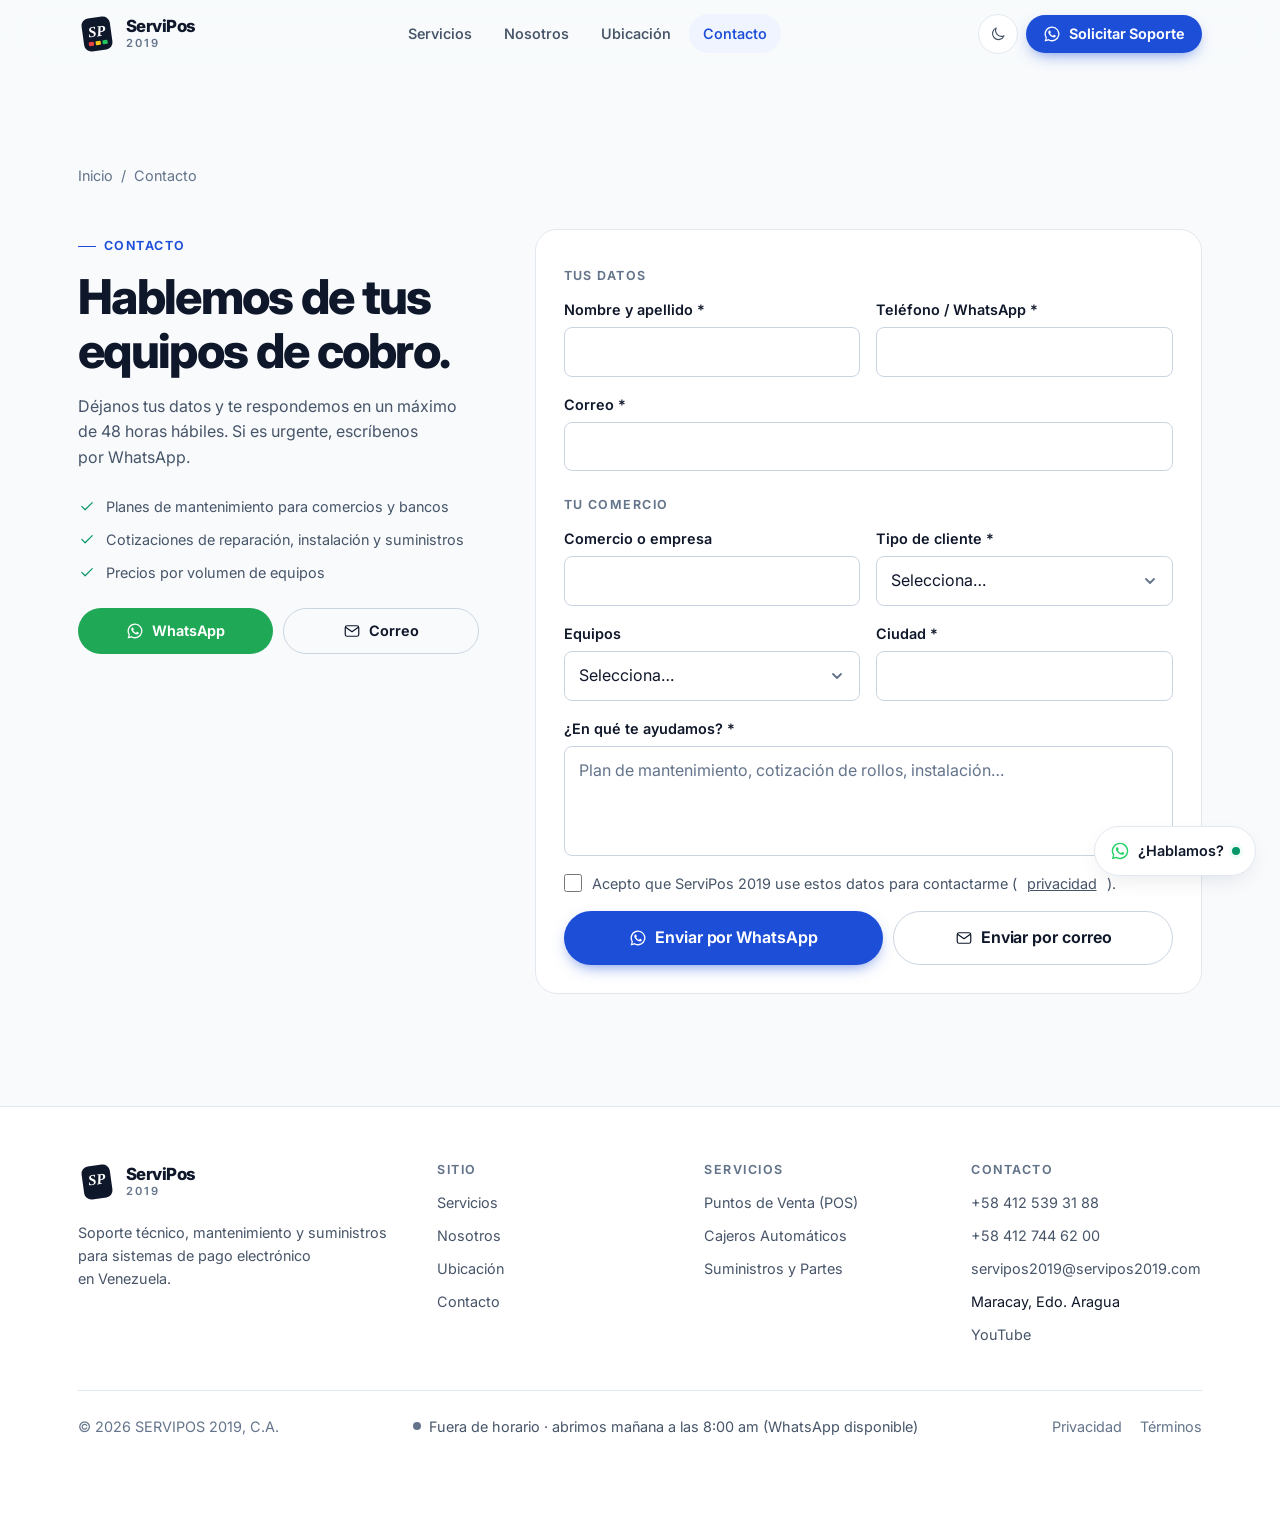
==== commit e0746b2f: "Agregar animaciones al sitio - assets/css/animations.css: capa de movimiento separada del diseño:   " ====
--- a/contacto.html
+++ b/contacto.html
@@ -14,6 +14,11 @@
       var t; try { t = localStorage.getItem("sp-theme"); } catch (e) {}
       if (!t) t = matchMedia("(prefers-color-scheme: dark)").matches ? "dark" : "light";
       document.documentElement.setAttribute("data-theme", t);
+      // Animaciones de entrada (animations.css): .js oculta, .is-ready las dispara
+      document.documentElement.classList.replace("no-js", "js");
+      addEventListener("DOMContentLoaded", function () {
+        requestAnimationFrame(function () { document.documentElement.classList.add("is-ready"); });
+      });
     })();
   </script>
 
@@ -25,6 +30,7 @@
   <link rel="stylesheet" href="assets/css/layout.css">
   <link rel="stylesheet" href="assets/css/components.css">
   <link rel="stylesheet" href="assets/css/sections.css">
+  <link rel="stylesheet" href="assets/css/animations.css">
 </head>
 
 <body data-page="contact">
@@ -33,7 +39,7 @@
   <main id="main">
     <section class="page-hero" style="padding-bottom:0">
       <div class="container">
-        <nav class="breadcrumb" aria-label="Ruta"><a href="index.html">Inicio</a><span>/</span><span>Contacto</span></nav>
+        <nav class="breadcrumb" aria-label="Ruta" data-enter style="--i:0"><a href="index.html">Inicio</a><span>/</span><span>Contacto</span></nav>
       </div>
     </section>
 
@@ -41,7 +47,7 @@
       <div class="container contact-page">
 
         <!-- ===== Columna informativa ===== -->
-        <aside class="contact-page__aside">
+        <aside class="contact-page__aside" data-enter style="--i:1">
           <span class="eyebrow">Contacto</span>
           <h1 style="font-size:clamp(2rem,1.4rem + 2.4vw,3rem)">Hablemos de tus equipos de cobro.</h1>
           <p style="margin-top:16px">Déjanos tus datos y te respondemos en un máximo de 48 horas hábiles. Si es urgente, escríbenos por WhatsApp.</p>
@@ -57,7 +63,7 @@
         </aside>
 
         <!-- ===== Formulario (components/contact.js) ===== -->
-        <form class="card form-grid form-grid--2" data-contact-form data-title="Contacto" novalidate>
+        <form class="card form-grid form-grid--2" data-enter style="--i:2" data-contact-form data-title="Contacto" novalidate>
           <p class="form-section-title span-2">Tus datos</p>
           <div class="field"><label for="c-nombre">Nombre y apellido *</label><input class="input" id="c-nombre" name="nombre" autocomplete="name" required><span class="error-msg">Campo obligatorio</span></div>
           <div class="field"><label for="c-telefono">Teléfono / WhatsApp *</label><input class="input" id="c-telefono" name="telefono" type="tel" autocomplete="tel" required><span class="error-msg">Campo obligatorio</span></div>
@@ -100,6 +106,7 @@
   <script defer src="assets/js/components/contact.js"></script>
   <script defer src="assets/js/components/hydrate.js"></script>
   <script defer src="assets/js/components/visits.js"></script>
+  <script defer src="assets/js/components/motion.js"></script>
   <script defer src="assets/js/main.js"></script>
 </body>
 </html>
--- a/assets/css/components.css
+++ b/assets/css/components.css
@@ -29,7 +29,7 @@
 .btn--lg { min-height: 54px; padding: 0 28px; font-size: var(--fs-base); }
 .btn--block { width: 100%; }
 
-.link-arrow { display: inline-flex; align-items: center; gap: 6px; font-weight: 650; font-size: var(--fs-sm); color: var(--primary); }
+.link-arrow { display: inline-flex; align-items: center; gap: 6px; white-space: nowrap; font-weight: 650; font-size: var(--fs-sm); color: var(--primary); }
 .link-arrow svg { width: 16px; height: 16px; transition: transform .2s var(--ease); }
 .link-arrow:hover svg { transform: translateX(3px); }
 
--- a/assets/css/animations.css
+++ b/assets/css/animations.css
@@ -0,0 +1,179 @@
+/* ==========================================================================
+   animations.css · capa de movimiento del sitio
+   --------------------------------------------------------------------------
+   Todo lo animado vive aquí, separado del diseño estático. Quitar este
+   archivo deja el sitio funcionando sin animaciones.
+     1. Transición entre páginas (View Transitions)
+     2. Entrada del hero al cargar          → [data-enter] + html.is-ready
+     3. Variantes de aparición al scroll    → .reveal[data-reveal="left|right|zoom|fade"]
+     4. Microinteracciones (botones, tarjetas, íconos, opciones)
+     5. Elementos vivos (barra de progreso, aliados en carrusel, banda CTA,
+        mapa, botón flotante)
+     6. Movimiento reducido (accesibilidad)
+   Los comportamientos JS correspondientes están en components/motion.js.
+   ========================================================================== */
+
+/* ---------- 1. Transición suave entre páginas (Chrome/Edge/Safari recientes) ---------- */
+@view-transition { navigation: auto; }
+.site-header { view-transition-name: site-header; }
+::view-transition-old(root) { animation: vt-out .25s var(--ease) both; }
+::view-transition-new(root) { animation: vt-in .4s var(--ease) both; }
+@keyframes vt-out { to { opacity: 0; transform: translateY(-6px); } }
+@keyframes vt-in { from { opacity: 0; transform: translateY(10px); } }
+
+/* ---------- 2. Entrada del hero ---------- */
+/* Cada elemento lleva data-enter y un índice --i para escalonarse */
+.js [data-enter] { opacity: 0; }
+.is-ready [data-enter] {
+  animation: enter-up .8s var(--ease) both;
+  animation-delay: calc(var(--i, 0) * 110ms + 80ms);
+}
+.is-ready [data-enter="zoom"] { animation-name: enter-zoom; animation-duration: 1.1s; }
+.is-ready [data-enter="pop"] { animation-name: enter-pop; animation-duration: .6s; }
+@keyframes enter-up { from { opacity: 0; transform: translateY(26px); } to { opacity: 1; transform: none; } }
+@keyframes enter-zoom { from { opacity: 0; transform: scale(.92) translateY(20px); } to { opacity: 1; transform: none; } }
+@keyframes enter-pop { 0% { opacity: 0; transform: scale(.7) translateY(10px); } 70% { opacity: 1; transform: scale(1.04); } 100% { opacity: 1; transform: none; } }
+
+/* Subrayado que se dibuja bajo "sin interrupciones." */
+.hero h1 span { position: relative; white-space: nowrap; }
+.hero h1 span::after {
+  content: ""; position: absolute; left: 0; right: .35em; bottom: .02em; height: .09em; border-radius: 99px;
+  background: var(--accent); transform: scaleX(0); transform-origin: left;
+}
+.is-ready .hero h1 span::after { transition: transform .9s var(--ease) 1.1s; transform: scaleX(1); }
+
+/* La retícula del fondo se desplaza muy lento */
+.hero::before { animation: grid-drift 40s linear infinite; }
+@keyframes grid-drift { to { background-position: 56px 56px, 56px 56px; } }
+
+/* Inclinación 3D del equipo según el puntero (valores desde motion.js) */
+.hero__visual { perspective: 900px; }
+.hero__visual img { will-change: transform; }
+.hero__tilt { transform: rotateX(var(--ry, 0deg)) rotateY(var(--rx, 0deg)); transition: transform .4s var(--ease); transform-style: preserve-3d; }
+
+/* Los chips flotan a destiempo con el equipo */
+.js .hero__chip { opacity: 0; }
+.is-ready .hero__chip--a { animation: enter-pop .6s var(--ease) both 1s, bob 6s ease-in-out 1.6s infinite; }
+.is-ready .hero__chip--b { animation: enter-pop .6s var(--ease) both 1.2s, bob 7s ease-in-out 1.8s infinite reverse; }
+@keyframes bob { 50% { transform: translateY(-8px); } }
+
+/* ---------- 3. Variantes de aparición al hacer scroll ---------- */
+.reveal[data-reveal="left"] { transform: translateX(-28px); }
+.reveal[data-reveal="right"] { transform: translateX(28px); }
+.reveal[data-reveal="zoom"] { transform: scale(.94); }
+.reveal[data-reveal="fade"] { transform: none; }
+.reveal.is-visible[data-reveal] { transform: none; }
+
+/* Títulos de sección: la línea del "eyebrow" crece al aparecer */
+.section-head.reveal .eyebrow::before { transform: scaleX(0); transform-origin: left; transition: transform .6s var(--ease) .25s; }
+.section-head.reveal.is-visible .eyebrow::before { transform: scaleX(1); }
+
+/* Las métricas suben con un leve rebote */
+.stat.reveal.is-visible .stat__value { animation: settle .7s var(--ease) both; }
+@keyframes settle { 0% { transform: translateY(10px); } 60% { transform: translateY(-3px); } 100% { transform: none; } }
+
+/* ---------- 4. Microinteracciones ---------- */
+/* Botón principal: destello que cruza al pasar el cursor */
+.btn--primary, .btn--whatsapp { position: relative; overflow: hidden; isolation: isolate; }
+.btn--primary::after, .btn--whatsapp::after {
+  content: ""; position: absolute; inset: 0; z-index: -1; pointer-events: none;
+  background: linear-gradient(110deg, transparent 30%, rgb(255 255 255 / .28) 50%, transparent 70%);
+  transform: translateX(-120%);
+}
+.btn--primary:hover::after, .btn--whatsapp:hover::after { transform: translateX(120%); transition: transform .8s var(--ease); }
+
+/* Flechas que avanzan */
+.btn .i-arrowRight, .link-arrow .i-arrowRight { transition: transform .25s var(--ease); }
+.btn:hover .i-arrowRight, .link-arrow:hover .i-arrowRight { transform: translateX(4px); }
+.btn:hover .i-arrowLeft { transform: translateX(-3px); transition: transform .25s var(--ease); }
+.btn:hover .i-whatsapp { animation: wiggle .5s ease; }
+@keyframes wiggle { 25% { transform: rotate(-12deg); } 75% { transform: rotate(10deg); } }
+
+/* Tarjetas: línea de acento superior + ícono que se eleva */
+.card--interactive { overflow: hidden; }
+.card--interactive::before {
+  content: ""; position: absolute; left: 0; right: 0; top: 0; height: 3px; z-index: 1;
+  background: linear-gradient(90deg, var(--primary), var(--accent));
+  transform: scaleX(0); transform-origin: left; transition: transform .45s var(--ease);
+}
+.card--interactive:hover::before { transform: scaleX(1); }
+.card .icon-badge, .why__item .icon-badge { transition: transform .35s var(--ease), background-color .3s, color .3s; }
+.card--interactive:hover .icon-badge, .why__item:hover .icon-badge { transform: translateY(-3px) rotate(-6deg); }
+.service:hover .icon-badge { background: var(--primary); color: var(--on-primary); }
+.service__num { transition: color .3s, transform .35s var(--ease); }
+.service:hover .service__num { color: var(--primary); transform: translateY(-2px); }
+
+/* Fichas del equipo: la especialidad aparece desde abajo */
+.member__skill { transition: transform .35s var(--ease), background-color .3s, color .3s; }
+.member:hover .member__skill { transform: translateY(-2px); background: var(--primary); color: var(--on-primary); }
+
+/* Opciones del diagnóstico: "clic" táctil al elegir */
+.option { transition: border-color .2s, background-color .2s, box-shadow .2s, transform .15s var(--ease); }
+.option:active { transform: scale(.97); }
+.option[aria-pressed="true"], .option[aria-checked="true"] { animation: pick .35s var(--ease); }
+@keyframes pick { 50% { transform: scale(1.03); } }
+
+/* Contacto: ícono del ítem se desliza */
+.contact-item .icon-badge { transition: transform .3s var(--ease); }
+a.contact-item:hover .icon-badge { transform: translateX(3px) scale(1.06); }
+
+/* Botones de ícono del header */
+.theme-toggle:hover { transform: rotate(-14deg); }
+.icon-btn:active { transform: scale(.9); }
+.theme-toggle svg { animation: spin-in .45s var(--ease); }
+@keyframes spin-in { from { transform: rotate(-90deg) scale(.6); opacity: 0; } }
+
+/* Éxito del formulario */
+.success-box .icon-badge { animation: enter-pop .6s var(--ease) both; }
+
+/* ---------- 5. Elementos vivos ---------- */
+/* Barra de progreso de lectura (ancho = --progress, desde motion.js) */
+.scroll-progress {
+  position: fixed; top: 0; left: 0; right: 0; height: 2px; z-index: 70; pointer-events: none;
+  background: linear-gradient(90deg, var(--primary), var(--accent));
+  transform: scaleX(var(--progress, 0)); transform-origin: left;
+}
+
+/* Aliados en carrusel continuo (motion.js duplica los logos) */
+.partners__track.is-marquee {
+  display: flex; width: max-content; max-width: none; gap: 12px;
+  animation: marquee 32s linear infinite;
+}
+.partners__track.is-marquee .partner { width: 150px; flex-shrink: 0; }
+.partners__viewport {
+  overflow: hidden;
+  mask-image: linear-gradient(90deg, transparent, #000 8%, #000 92%, transparent);
+  -webkit-mask-image: linear-gradient(90deg, transparent, #000 8%, #000 92%, transparent);
+}
+.partners__viewport:hover .is-marquee { animation-play-state: paused; }
+@keyframes marquee { to { transform: translateX(calc(-50% - 6px)); } }
+
+/* Banda CTA: anillos que giran y flotan */
+.cta-band::after { animation: ring-spin 18s linear infinite; border-style: dashed; }
+.cta-band::before {
+  content: ""; position: absolute; left: -60px; bottom: -90px; width: 200px; height: 200px; border-radius: 50%;
+  background: rgb(255 255 255 / .06); animation: bob 8s ease-in-out infinite;
+}
+@keyframes ring-spin { to { transform: rotate(360deg); } }
+
+/* Mapa: el marcador cae al aparecer */
+.map.is-visible .map__pin { animation: pin-drop .7s var(--ease) both .2s; }
+@keyframes pin-drop { 0% { opacity: 0; transform: translateY(-20px); } 60% { opacity: 1; transform: translateY(4px); } 100% { transform: none; } }
+
+/* Botón flotante: entra tarde para no distraer y late suave */
+.fab { animation: enter-up .6s var(--ease) both 1.4s; }
+.fab__dot { animation: beat 2.4s ease-in-out infinite; }
+@keyframes beat { 0%, 100% { box-shadow: 0 0 0 3px var(--accent-soft); } 50% { box-shadow: 0 0 0 6px var(--accent-soft); } }
+
+/* Pasos del diagnóstico: la barra avanza con brillo */
+.stepper__bar.is-done span { background: linear-gradient(90deg, var(--primary), var(--accent)); }
+
+/* ---------- 6. Movimiento reducido ---------- */
+@media (prefers-reduced-motion: reduce) {
+  .js [data-enter], .js .hero__chip { opacity: 1; }
+  .hero h1 span::after { transform: scaleX(1); }
+  .partners__track.is-marquee { animation: none; flex-wrap: wrap; justify-content: center; width: auto; }
+  .partners__track.is-marquee [aria-hidden="true"] { display: none; }
+  .partners__viewport { mask-image: none; -webkit-mask-image: none; }
+  @view-transition { navigation: none; }
+}
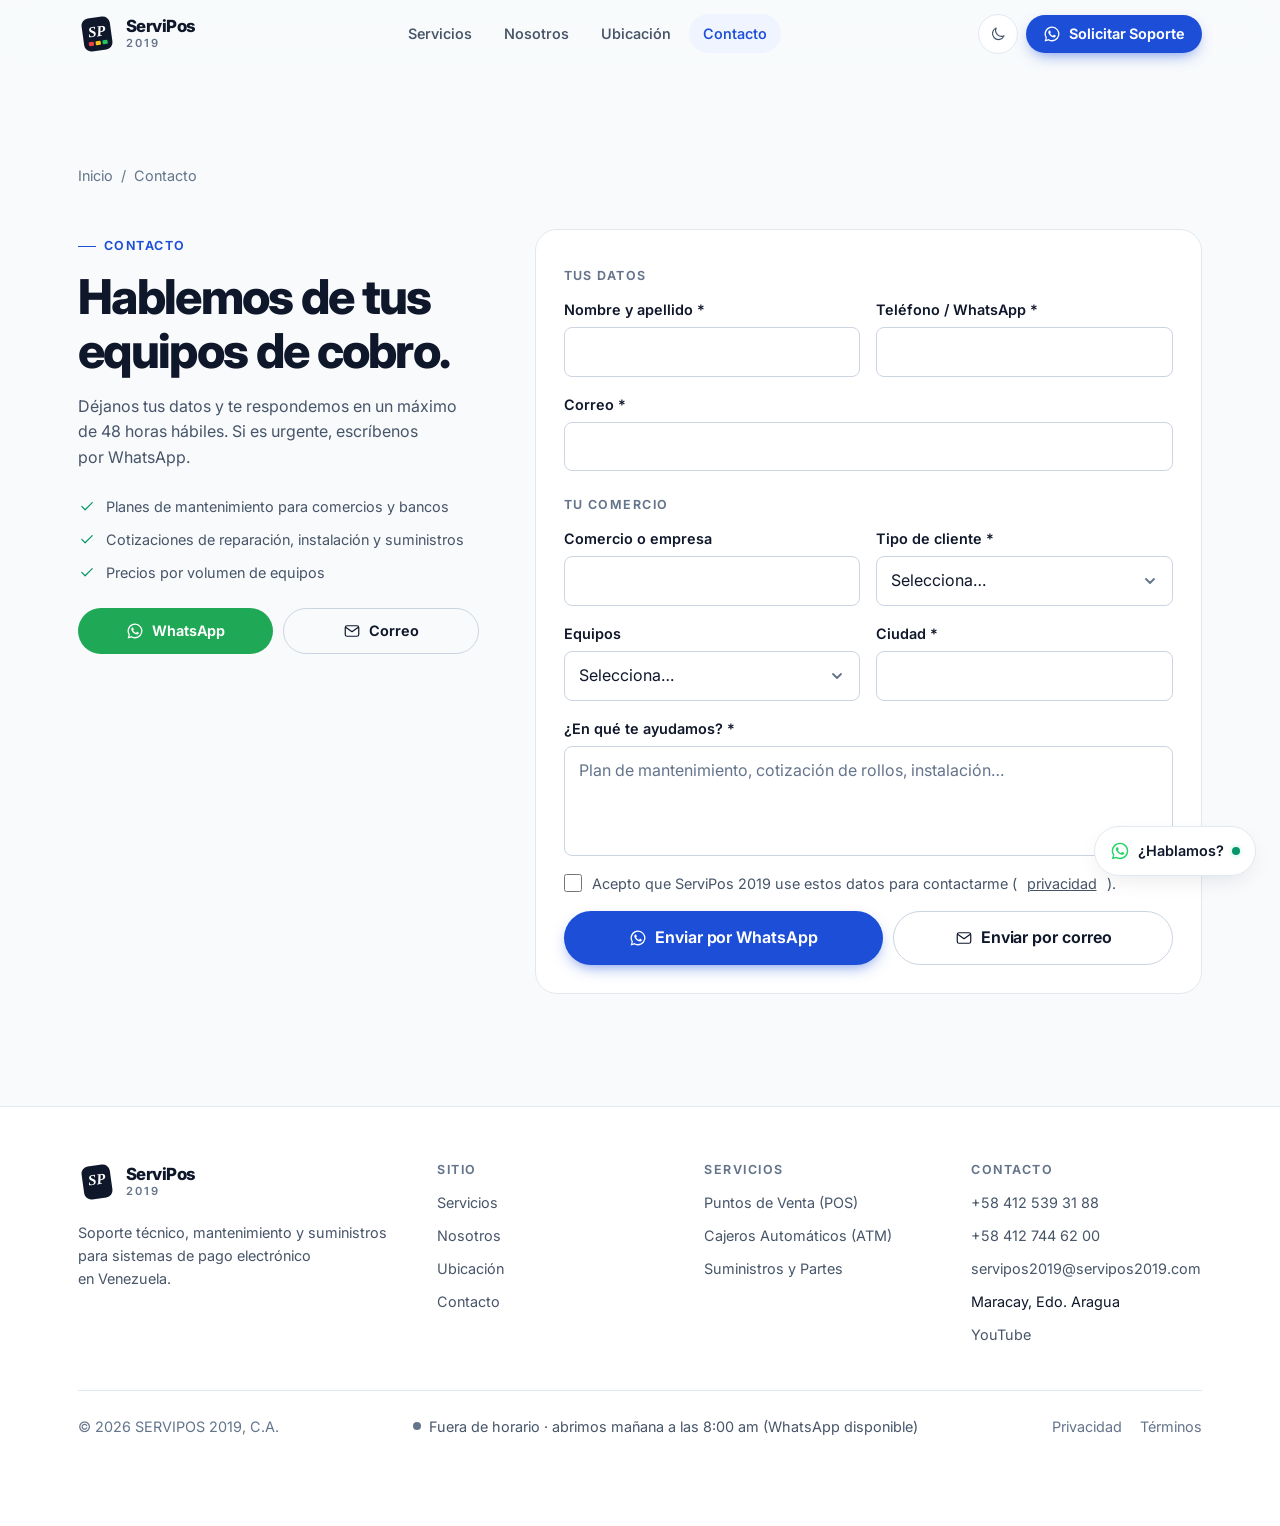
==== commit 35a00c87: "Optimizar el sitio para buscadores (SEO) Palabras clave: soporte a puntos de venta, cajeros automáti" ====
--- a/contacto.html
+++ b/contacto.html
@@ -3,9 +3,44 @@
 <head>
   <meta charset="utf-8">
   <meta name="viewport" content="width=device-width, initial-scale=1">
-  <title>Contacto · ServiPos 2019</title>
-  <meta name="description" content="Contacta a ServiPos 2019 para soporte técnico, planes de mantenimiento o cotizaciones de Puntos de Venta, Cajeros Automáticos y suministros.">
+  <title>Contacto · Soporte y Venta de POS y Cajeros Automáticos | ServiPos 2019</title>
+  <meta name="description" content="Solicita soporte técnico de puntos de venta, cotiza la venta de POS o el mantenimiento de cajeros automáticos (ATM). Respuesta por WhatsApp. Maracay, Venezuela.">
   <meta name="theme-color" content="#f8fafc">
+  <link rel="canonical" href="https://servipos2019.com/contacto.html">
+  <meta name="robots" content="index, follow">
+  <meta name="geo.region" content="VE-D">
+  <meta name="geo.placename" content="Maracay, Aragua">
+  <!-- Vista previa al compartir el enlace (WhatsApp, Facebook, X) -->
+  <meta property="og:type" content="website">
+  <meta property="og:locale" content="es_VE">
+  <meta property="og:site_name" content="ServiPos 2019">
+  <meta property="og:url" content="https://servipos2019.com/contacto.html">
+  <meta property="og:title" content="Contacto · ServiPos 2019">
+  <meta property="og:description" content="Soporte técnico y venta de POS, mantenimiento de cajeros automáticos (ATM). Escríbenos.">
+  <meta property="og:image" content="https://servipos2019.com/assets/img/hero-tecnico.png">
+  <meta property="og:image:alt" content="Puntos de venta POS y cajero automático atendidos por ServiPos 2019">
+  <meta name="twitter:card" content="summary_large_image">
+  <!-- Datos estructurados para Google (schema.org) -->
+  <script type="application/ld+json">
+{
+  "@context": "https://schema.org",
+  "@type": "BreadcrumbList",
+  "itemListElement": [
+    {
+      "@type": "ListItem",
+      "position": 1,
+      "name": "Inicio",
+      "item": "https://servipos2019.com/"
+    },
+    {
+      "@type": "ListItem",
+      "position": 2,
+      "name": "Contacto",
+      "item": "https://servipos2019.com/contacto.html"
+    }
+  ]
+}
+  </script>
   <link rel="icon" href="assets/img/favicon.svg" type="image/svg+xml">
 
   <!-- Tema antes de pintar (evita parpadeo). Ver components/theme.js -->
--- a/assets/css/sections.css
+++ b/assets/css/sections.css
@@ -163,6 +163,21 @@
 }
 .map__pin strong { display: block; font-size: var(--fs-sm); }
 
+/* ---------- Preguntas frecuentes (acordeón nativo <details>) ---------- */
+.faq { display: grid; gap: 8px; }
+@media (min-width: 960px) { .faq { grid-template-columns: .8fr 1.2fr; gap: 56px; align-items: start; } }
+.faq__list { display: grid; gap: 10px; }
+.faq__item { background: var(--surface); border: 1px solid var(--border); border-radius: var(--radius); transition: border-color .25s, box-shadow .25s; }
+.faq__item[open] { border-color: var(--border-strong); box-shadow: var(--shadow-md); }
+.faq__item summary {
+  display: flex; justify-content: space-between; align-items: center; gap: 16px; padding: 18px 20px;
+  list-style: none; cursor: pointer; font-weight: 650; color: var(--text);
+}
+.faq__item summary::-webkit-details-marker { display: none; }
+.faq__item summary svg { width: 20px; height: 20px; flex-shrink: 0; color: var(--primary); transition: transform .3s var(--ease); }
+.faq__item[open] summary svg { transform: rotate(45deg); }
+.faq__item p { padding: 0 20px 20px; font-size: var(--fs-sm); animation: rise .35s var(--ease); }
+
 /* ---------- Banda CTA (contacto) ---------- */
 .cta-band {
   position: relative; overflow: hidden; display: grid; gap: 24px; align-items: center;
--- a/assets/css/animations.css
+++ b/assets/css/animations.css
@@ -57,6 +57,51 @@
 .is-ready .hero__chip--b { animation: enter-pop .6s var(--ease) both 1.2s, bob 7s ease-in-out 1.8s infinite reverse; }
 @keyframes bob { 50% { transform: translateY(-8px); } }
 
+/* ---------- Logo del header (SP.logoMark en utils.js) ----------
+   Al cargar: la insignia gira y aterriza, aparece "SP", se encienden las
+   tres luces en secuencia (rojo → amarillo → verde, como un terminal que
+   arranca) y cruza un destello. En reposo las luces "procesan" cada 7 s.
+   Al pasar el cursor: la insignia se inclina, las luces saltan en cadena
+   y el destello vuelve a cruzar. */
+.site-header .brand__mark { transform-origin: 50% 55%; transition: transform .45s var(--ease); }
+.site-header .brand__mark :is(.brand__letters, .brand__light, .brand__shine) { transform-box: fill-box; transform-origin: center; }
+
+/* Secuencia de carga: 5 s en total
+   0.1–1.9 s aterriza · 1.2–2.1 s "SP" · 2.0–3.9 s luces · 3.9–5.0 s destello */
+.is-ready .site-header .brand__mark { animation: logo-land 1.8s var(--ease) backwards .1s; }
+.is-ready .site-header .brand__letters { animation: logo-letters .9s var(--ease) backwards 1.2s; }
+.is-ready .site-header .brand__light {
+  animation:
+    light-on .8s var(--ease) backwards calc(2s + var(--n) * .55s),
+    light-scan 7s ease-in-out calc(8s + var(--n) * .14s) infinite;
+}
+.site-header .brand__shine { transform: translateX(-44px); }
+.is-ready .site-header .brand__shine { animation: logo-shine 1.1s var(--ease) 3.9s; }
+
+/* Nombre: "ServiPos" entra desde abajo y "2019" se abre */
+.is-ready .site-header .brand__name { animation: enter-up 1s var(--ease) backwards .5s; }
+.is-ready .site-header .brand__name small { animation: year-open 1.4s var(--ease) backwards 1.2s; }
+
+/* Hover */
+.site-header .brand:hover .brand__mark { transform: rotate(-8deg) scale(1.07); }
+.site-header .brand__light { transition: transform .25s var(--ease) calc(var(--n) * 70ms); }
+.site-header .brand:hover .brand__light { transform: translateY(-1.5px) scale(1.18); }
+.site-header .brand:hover .brand__shine { transform: translateX(44px); transition: transform .7s var(--ease); }
+
+@keyframes logo-land {
+  0% { opacity: 0; transform: rotate(-140deg) scale(.3); }
+  60% { opacity: 1; transform: rotate(12deg) scale(1.08); }
+  80% { transform: rotate(-4deg) scale(.98); }
+}
+@keyframes logo-letters { from { opacity: 0; transform: scale(.4); } }
+@keyframes light-on {
+  0% { opacity: .12; transform: scale(.6); }
+  60% { opacity: 1; transform: scale(1.3); }
+}
+@keyframes light-scan { 0%, 10%, 100% { opacity: 1; } 4% { opacity: .2; } }
+@keyframes logo-shine { from { transform: translateX(-44px); } to { transform: translateX(44px); } }
+@keyframes year-open { from { opacity: 0; letter-spacing: .6em; } }
+
 /* ---------- 3. Variantes de aparición al hacer scroll ---------- */
 .reveal[data-reveal="left"] { transform: translateX(-28px); }
 .reveal[data-reveal="right"] { transform: translateX(28px); }
@@ -171,6 +216,7 @@
 /* ---------- 6. Movimiento reducido ---------- */
 @media (prefers-reduced-motion: reduce) {
   .js [data-enter], .js .hero__chip { opacity: 1; }
+  .site-header .brand, .site-header .brand * { animation: none !important; }
   .hero h1 span::after { transform: scaleX(1); }
   .partners__track.is-marquee { animation: none; flex-wrap: wrap; justify-content: center; width: auto; }
   .partners__track.is-marquee [aria-hidden="true"] { display: none; }
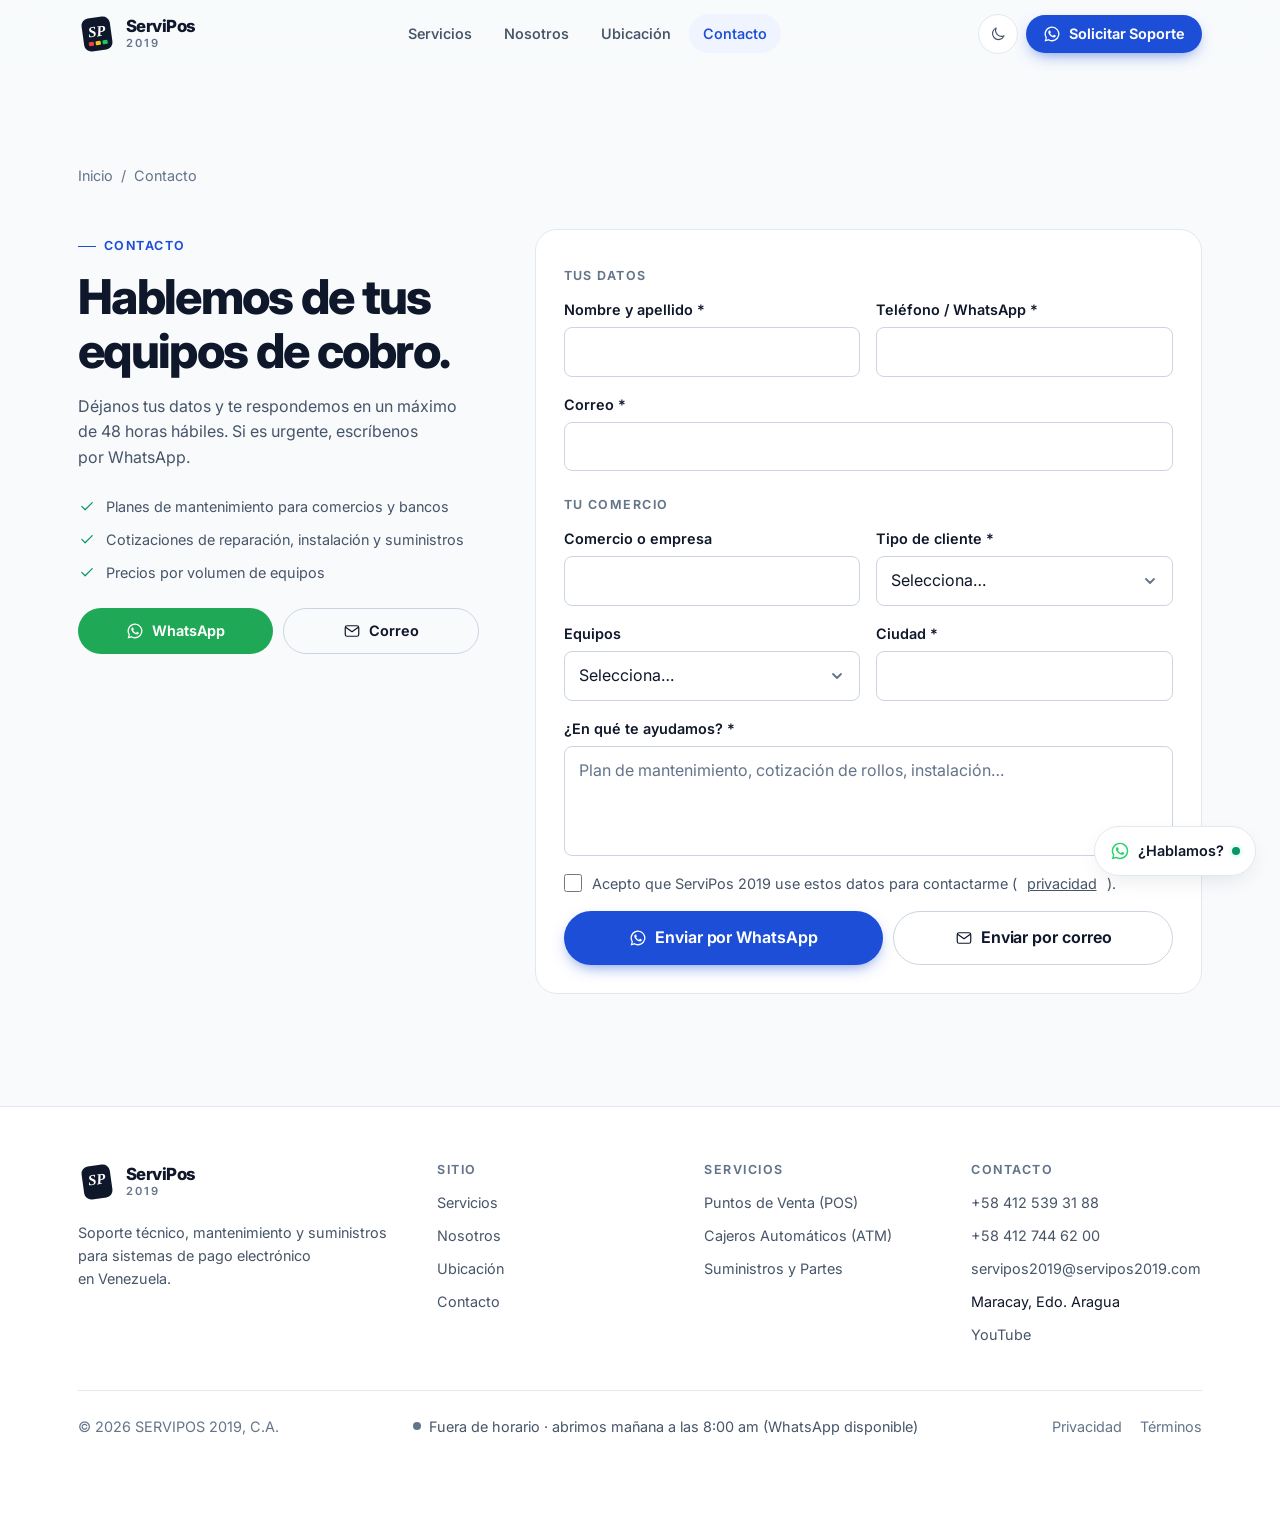
==== commit c6f900c2: "Elegir el tema claro/oscuro según la hora del visitante - De día (6:00-17:59) abre en oscuro; de noc" ====
--- a/contacto.html
+++ b/contacto.html
@@ -43,19 +43,8 @@
   </script>
   <link rel="icon" href="assets/img/favicon.svg" type="image/svg+xml">
 
-  <!-- Tema antes de pintar (evita parpadeo). Ver components/theme.js -->
-  <script>
-    (function () {
-      var t; try { t = localStorage.getItem("sp-theme"); } catch (e) {}
-      if (!t) t = matchMedia("(prefers-color-scheme: dark)").matches ? "dark" : "light";
-      document.documentElement.setAttribute("data-theme", t);
-      // Animaciones de entrada (animations.css): .js oculta, .is-ready las dispara
-      document.documentElement.classList.replace("no-js", "js");
-      addEventListener("DOMContentLoaded", function () {
-        requestAnimationFrame(function () { document.documentElement.classList.add("is-ready"); });
-      });
-    })();
-  </script>
+  <!-- Tema según la hora (de día oscuro, de noche claro) antes de pintar -->
+  <script src="assets/js/theme-init.js"></script>
 
   <link rel="preconnect" href="https://fonts.googleapis.com">
   <link rel="preconnect" href="https://fonts.gstatic.com" crossorigin>
